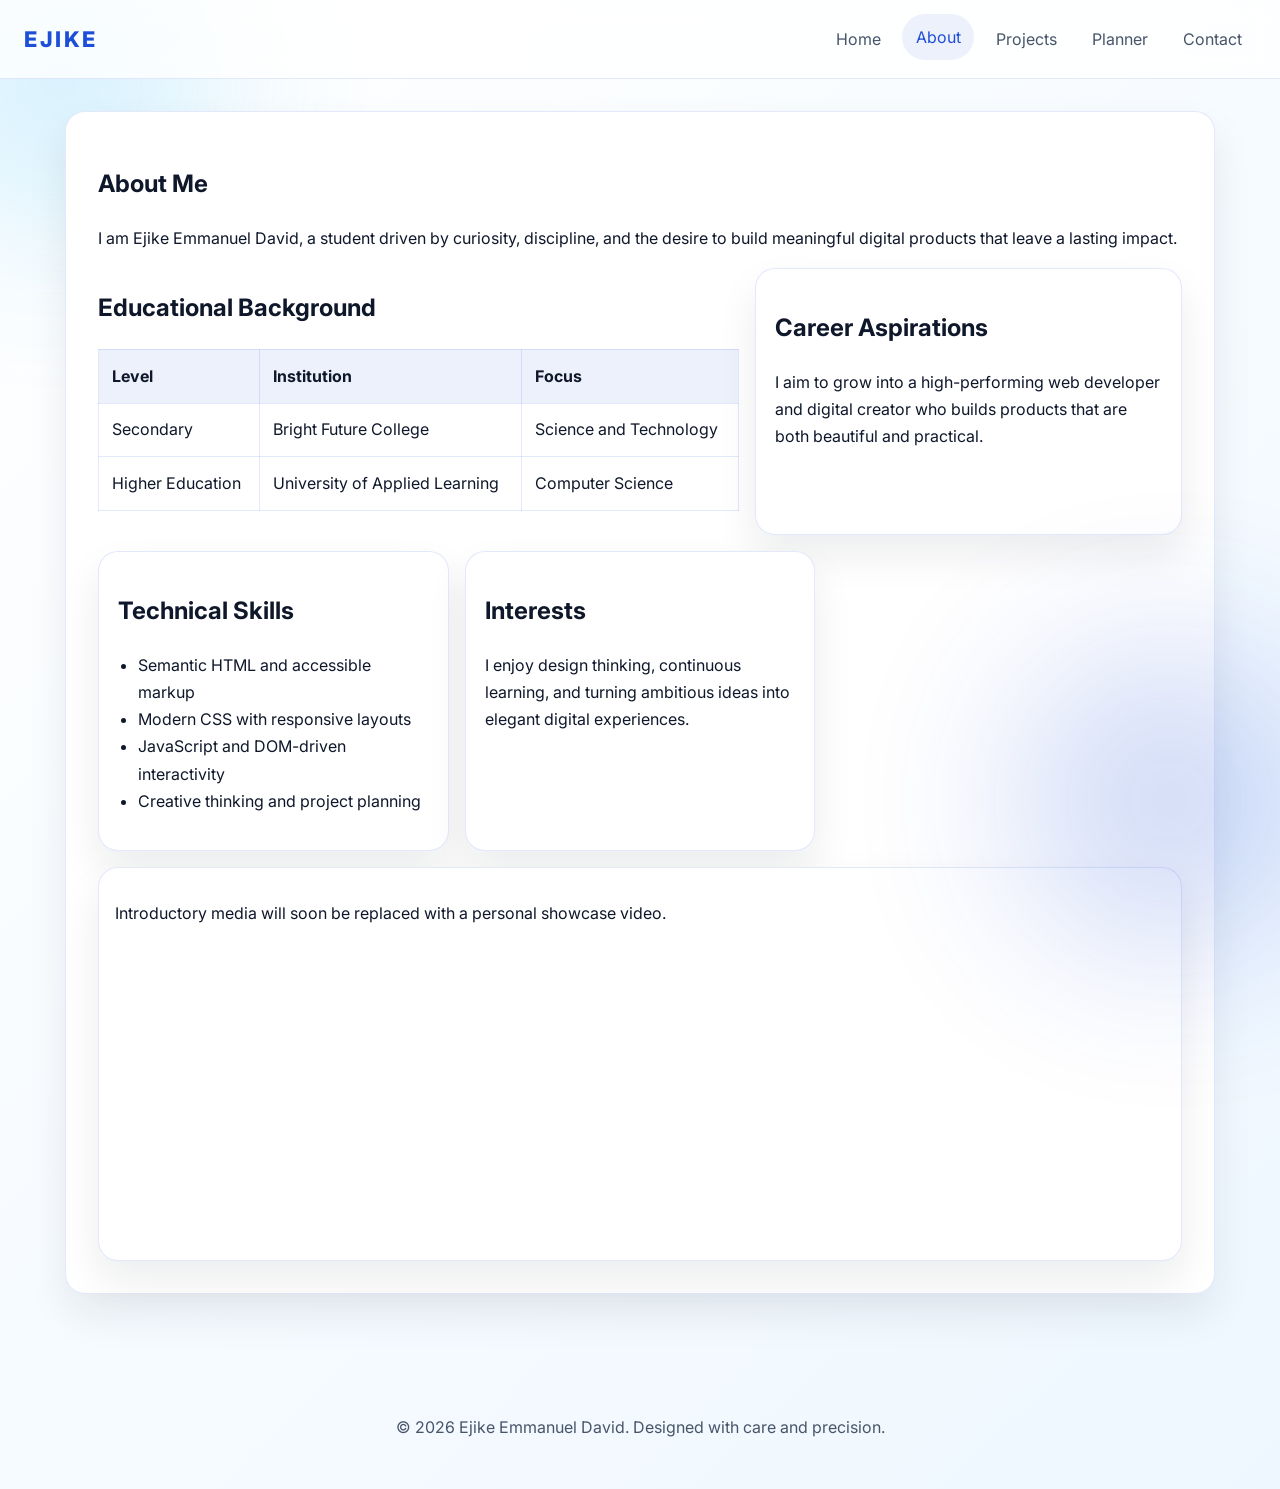
==== about.html @ 77bc1975 "Add files via upload" ====
<!DOCTYPE html>
<html lang="en">
  <head>
    <meta charset="UTF-8" />
    <meta name="viewport" content="width=device-width, initial-scale=1.0" />
    <title>About Ejike Emmanuel David</title>
    <link rel="preconnect" href="https://fonts.googleapis.com" />
    <link rel="preconnect" href="https://fonts.gstatic.com" crossorigin />
    <link href="https://fonts.googleapis.com/css2?family=Inter:wght@400;500;600;700;800&display=swap" rel="stylesheet" />
    <link rel="stylesheet" href="style.css" />
  </head>
  <body>
    <header class="site-header">
      <a class="brand" href="index.html">Ejike</a>
      <button class="nav-toggle" aria-label="Toggle navigation" aria-expanded="false">
        <span></span>
        <span></span>
        <span></span>
      </button>
      <nav class="nav-menu">
        <a href="index.html">Home</a>
        <a href="about.html" class="active">About</a>
        <a href="projects.html">Projects</a>
        <a href="planner.html">Planner</a>
        <a href="contact.html">Contact</a>
      </nav>
    </header>

    <main>
      <section class="content-section reveal">
        <h1>About Me</h1>
        <p>
          I am Ejike Emmanuel David, a student driven by curiosity, discipline, and the desire to build meaningful digital products that leave a lasting impact.
        </p>

        <div class="about-grid">
          <div>
            <h2>Educational Background</h2>
            <table>
              <thead>
                <tr>
                  <th>Level</th>
                  <th>Institution</th>
                  <th>Focus</th>
                </tr>
              </thead>
              <tbody>
                <tr>
                  <td>Secondary</td>
                  <td>Bright Future College</td>
                  <td>Science and Technology</td>
                </tr>
                <tr>
                  <td>Higher Education</td>
                  <td>University of Applied Learning</td>
                  <td>Computer Science</td>
                </tr>
              </tbody>
            </table>
          </div>
          <div class="service-card">
            <h2>Career Aspirations</h2>
            <p>
              I aim to grow into a high-performing web developer and digital creator who builds products that are both beautiful and practical.
            </p>
          </div>
        </div>

        <div class="services-grid reveal">
          <article class="service-card">
            <h2>Technical Skills</h2>
            <ul>
              <li>Semantic HTML and accessible markup</li>
              <li>Modern CSS with responsive layouts</li>
              <li>JavaScript and DOM-driven interactivity</li>
              <li>Creative thinking and project planning</li>
            </ul>
          </article>
          <article class="service-card">
            <h2>Interests</h2>
            <p>
              I enjoy design thinking, continuous learning, and turning ambitious ideas into elegant digital experiences.
            </p>
          </article>
        </div>

        <div class="media-card reveal">
          <p>Introductory media will soon be replaced with a personal showcase video.</p>
          <iframe title="Intro media placeholder" src="https://www.youtube.com/embed/ScMzIvxBSi4" allowfullscreen></iframe>
        </div>
      </section>
    </main>

    <footer class="site-footer">
      <p>© 2026 Ejike Emmanuel David. Designed with care and precision.</p>
    </footer>

    <button class="back-to-top" aria-label="Back to top">↑</button>
    <script src="app.js"></script>
  </body>
</html>
---- style.css ----
:root {
  color-scheme: light;
  --bg: #f7fbff;
  --bg-soft: #eef7ff;
  --surface: #ffffff;
  --surface-strong: #f9fcff;
  --text: #0f172a;
  --muted: #475569;
  --accent: #1d4ed8;
  --accent-2: #38bdf8;
  --accent-soft: rgba(29, 78, 216, 0.08);
  --border: rgba(29, 78, 216, 0.12);
  --shadow: 0 20px 40px rgba(15, 23, 42, 0.08);
}

* {
  box-sizing: border-box;
}

html {
  scroll-behavior: smooth;
}

body {
  margin: 0;
  font-family: "Inter", "Segoe UI", sans-serif;
  line-height: 1.7;
  color: var(--text);
  background: linear-gradient(135deg, #ffffff 0%, var(--bg-soft) 100%);
  min-height: 100vh;
  overflow-x: hidden;
}

body::before,
body::after {
  content: "";
  position: fixed;
  inset: auto;
  width: 300px;
  height: 300px;
  border-radius: 50%;
  filter: blur(90px);
  opacity: 0.22;
  pointer-events: none;
  animation: float 10s ease-in-out infinite;
}

body::before {
  top: -70px;
  left: -90px;
  background: var(--accent-2);
}

body::after {
  bottom: -50px;
  right: -40px;
  background: var(--accent);
}

img {
  width: 100%;
  display: block;
}

a {
  color: inherit;
  text-decoration: none;
}

.site-header {
  display: flex;
  align-items: center;
  justify-content: space-between;
  padding: 1rem 1.5rem;
  background: rgba(255, 255, 255, 0.78);
  position: sticky;
  top: 0;
  z-index: 20;
  backdrop-filter: blur(14px);
  border-bottom: 1px solid var(--border);
}

.brand {
  font-size: 1.35rem;
  font-weight: 800;
  letter-spacing: 0.12em;
  text-transform: uppercase;
  color: var(--accent);
}

.nav-menu {
  display: flex;
  gap: 0.5rem;
}

.nav-menu a {
  padding: 0.6rem 0.85rem;
  border-radius: 999px;
  color: var(--muted);
  transition: background 0.2s ease, color 0.2s ease, transform 0.2s ease;
}

.nav-menu a:hover,
.nav-menu a.active {
  background: var(--accent-soft);
  color: var(--accent);
  transform: translateY(-2px);
}

.nav-toggle {
  display: none;
  background: transparent;
  border: 0;
  padding: 0.25rem;
  cursor: pointer;
}

.nav-toggle span {
  display: block;
  width: 24px;
  height: 2px;
  background: var(--text);
  margin: 4px 0;
}

main {
  width: min(1150px, calc(100% - 2rem));
  margin: 0 auto;
  padding: 2rem 0 3.5rem;
}

.hero {
  display: grid;
  grid-template-columns: 1.1fr 0.9fr;
  gap: 2rem;
  align-items: center;
  padding: 2rem 0 3rem;
}

.hero-copy h1 {
  font-size: clamp(2.2rem, 4.3vw, 3.4rem);
  line-height: 1.08;
  margin: 0.3rem 0 0.8rem;
}

.eyebrow {
  letter-spacing: 0.25em;
  text-transform: uppercase;
  color: var(--accent);
  font-weight: 700;
  font-size: 0.82rem;
}

.hero-actions {
  display: flex;
  flex-wrap: wrap;
  gap: 0.85rem;
  margin: 1.2rem 0;
}

.button {
  display: inline-flex;
  align-items: center;
  justify-content: center;
  padding: 0.85rem 1.25rem;
  border-radius: 999px;
  background: linear-gradient(135deg, var(--accent), var(--accent-2));
  color: white;
  font-weight: 700;
  transition: transform 0.25s ease, box-shadow 0.25s ease, filter 0.25s ease;
  box-shadow: 0 12px 25px rgba(29, 78, 216, 0.16);
}

.button:hover {
  transform: translateY(-3px);
  filter: brightness(1.05);
  box-shadow: 0 16px 30px rgba(29, 78, 216, 0.2);
}

.button.secondary {
  background: white;
  border: 1px solid var(--accent);
  color: var(--accent);
  box-shadow: none;
}

.chip-row {
  display: flex;
  flex-wrap: wrap;
  gap: 0.6rem;
  margin-top: 1rem;
}

.chip {
  padding: 0.45rem 0.75rem;
  border-radius: 999px;
  background: var(--accent-soft);
  color: var(--accent);
  font-size: 0.9rem;
}

.hero-card,
.content-section,
.project-card,
.media-card,
.service-card,
.stat-card,
.contact-card {
  background: var(--surface);
  border: 1px solid var(--border);
  border-radius: 1.25rem;
  box-shadow: var(--shadow);
  backdrop-filter: blur(8px);
}

.hero-card {
  padding: 1rem;
  overflow: hidden;
  animation: float 6s ease-in-out infinite;
}

.hero-card img {
  border-radius: 1rem;
  aspect-ratio: 4 / 5;
  object-fit: cover;
}

.content-section {
  padding: 2rem;
  margin-bottom: 1.5rem;
}

.stats-grid {
  display: grid;
  grid-template-columns: repeat(3, minmax(0, 1fr));
  gap: 1rem;
  margin-bottom: 1.5rem;
}

.stat-card {
  padding: 1.2rem;
  text-align: center;
}

.stat-card strong {
  display: block;
  font-size: 2rem;
  color: var(--accent);
}

.services-grid {
  display: grid;
  grid-template-columns: repeat(3, minmax(0, 1fr));
  gap: 1rem;
  margin-top: 1rem;
}

.service-card {
  padding: 1.2rem;
  transition: transform 0.25s ease, border-color 0.25s ease;
}

.service-card:hover,
.project-card:hover {
  transform: translateY(-6px);
  border-color: rgba(29, 78, 216, 0.28);
}

.project-grid {
  display: grid;
  grid-template-columns: repeat(3, minmax(0, 1fr));
  gap: 1.25rem;
  margin-top: 1rem;
}

.project-card {
  padding: 1rem;
  transition: transform 0.25s ease, border-color 0.25s ease;
}

.project-card img {
  border-radius: 0.9rem;
  margin-bottom: 1rem;
  aspect-ratio: 16 / 10;
  object-fit: cover;
}

.about-grid {
  display: grid;
  grid-template-columns: 1.2fr 0.8fr;
  gap: 1rem;
  margin-top: 1rem;
}

.contact-layout {
  display: grid;
  grid-template-columns: 1.2fr 0.8fr;
  gap: 1rem;
  margin-top: 1rem;
}

table {
  width: 100%;
  border-collapse: collapse;
  margin: 1rem 0 1.5rem;
}

th,
td {
  border: 1px solid var(--border);
  padding: 0.8rem;
  text-align: left;
}

th {
  background: var(--accent-soft);
}

ul {
  padding-left: 1.25rem;
}

.media-card {
  padding: 1rem;
  margin-top: 1rem;
}

.media-card iframe {
  width: 100%;
  min-height: 280px;
  border: 0;
  border-radius: 0.8rem;
  margin-top: 0.75rem;
}

.planner-form,
.contact-form {
  display: flex;
  flex-direction: column;
  gap: 0.8rem;
}

.task-input-row {
  display: flex;
  gap: 0.75rem;
}

input,
textarea {
  width: 100%;
  padding: 0.8rem 0.95rem;
  border-radius: 0.75rem;
  border: 1px solid var(--border);
  background: var(--surface-strong);
  color: var(--text);
}

input::placeholder,
textarea::placeholder {
  color: #64748b;
}

.task-list {
  list-style: none;
  padding: 0;
  display: flex;
  flex-direction: column;
  gap: 0.75rem;
  margin-top: 1rem;
}

.task-item {
  display: flex;
  justify-content: space-between;
  align-items: center;
  padding: 0.8rem 1rem;
  border-radius: 0.85rem;
  background: var(--bg-soft);
  transition: transform 0.2s ease;
}

.task-item:hover {
  transform: translateX(3px);
}

.task-item.completed span {
  text-decoration: line-through;
  color: var(--muted);
}

.task-actions {
  display: flex;
  gap: 0.5rem;
}

.task-actions button {
  border: 0;
  border-radius: 999px;
  padding: 0.45rem 0.7rem;
  cursor: pointer;
  background: var(--accent-soft);
  color: var(--accent);
}

.message {
  min-height: 1.25rem;
  font-weight: 600;
}

.message.error {
  color: #dc2626;
}

.message.success {
  color: #15803d;
}

.site-footer {
  text-align: center;
  padding: 1.5rem 1rem 2rem;
  color: var(--muted);
}

.back-to-top {
  position: fixed;
  right: 1.25rem;
  bottom: 1.25rem;
  border: 0;
  border-radius: 999px;
  width: 46px;
  height: 46px;
  font-size: 1.2rem;
  background: linear-gradient(135deg, var(--accent), var(--accent-2));
  color: white;
  box-shadow: var(--shadow);
  cursor: pointer;
  opacity: 0;
  transform: translateY(12px);
  pointer-events: none;
  transition: opacity 0.25s ease, transform 0.25s ease;
}

.back-to-top.visible {
  opacity: 1;
  transform: translateY(0);
  pointer-events: auto;
}

.reveal {
  opacity: 0;
  transform: translateY(24px);
  transition: opacity 0.8s ease, transform 0.8s ease;
}

.reveal.visible {
  opacity: 1;
  transform: translateY(0);
}

@keyframes float {
  0%,
  100% {
    transform: translateY(0);
  }
  50% {
    transform: translateY(-8px);
  }
}

@media (max-width: 900px) {
  .hero,
  .about-grid,
  .contact-layout {
    grid-template-columns: 1fr;
  }

  .services-grid,
  .project-grid,
  .stats-grid {
    grid-template-columns: 1fr;
  }
}

@media (max-width: 680px) {
  .nav-toggle {
    display: block;
  }

  .nav-menu {
    display: none;
    flex-direction: column;
    position: absolute;
    right: 1rem;
    top: 3.7rem;
    background: white;
    padding: 0.75rem;
    border-radius: 0.75rem;
    border: 1px solid var(--border);
  }

  .nav-menu.open {
    display: flex;
  }

  .task-input-row {
    flex-direction: column;
  }
}
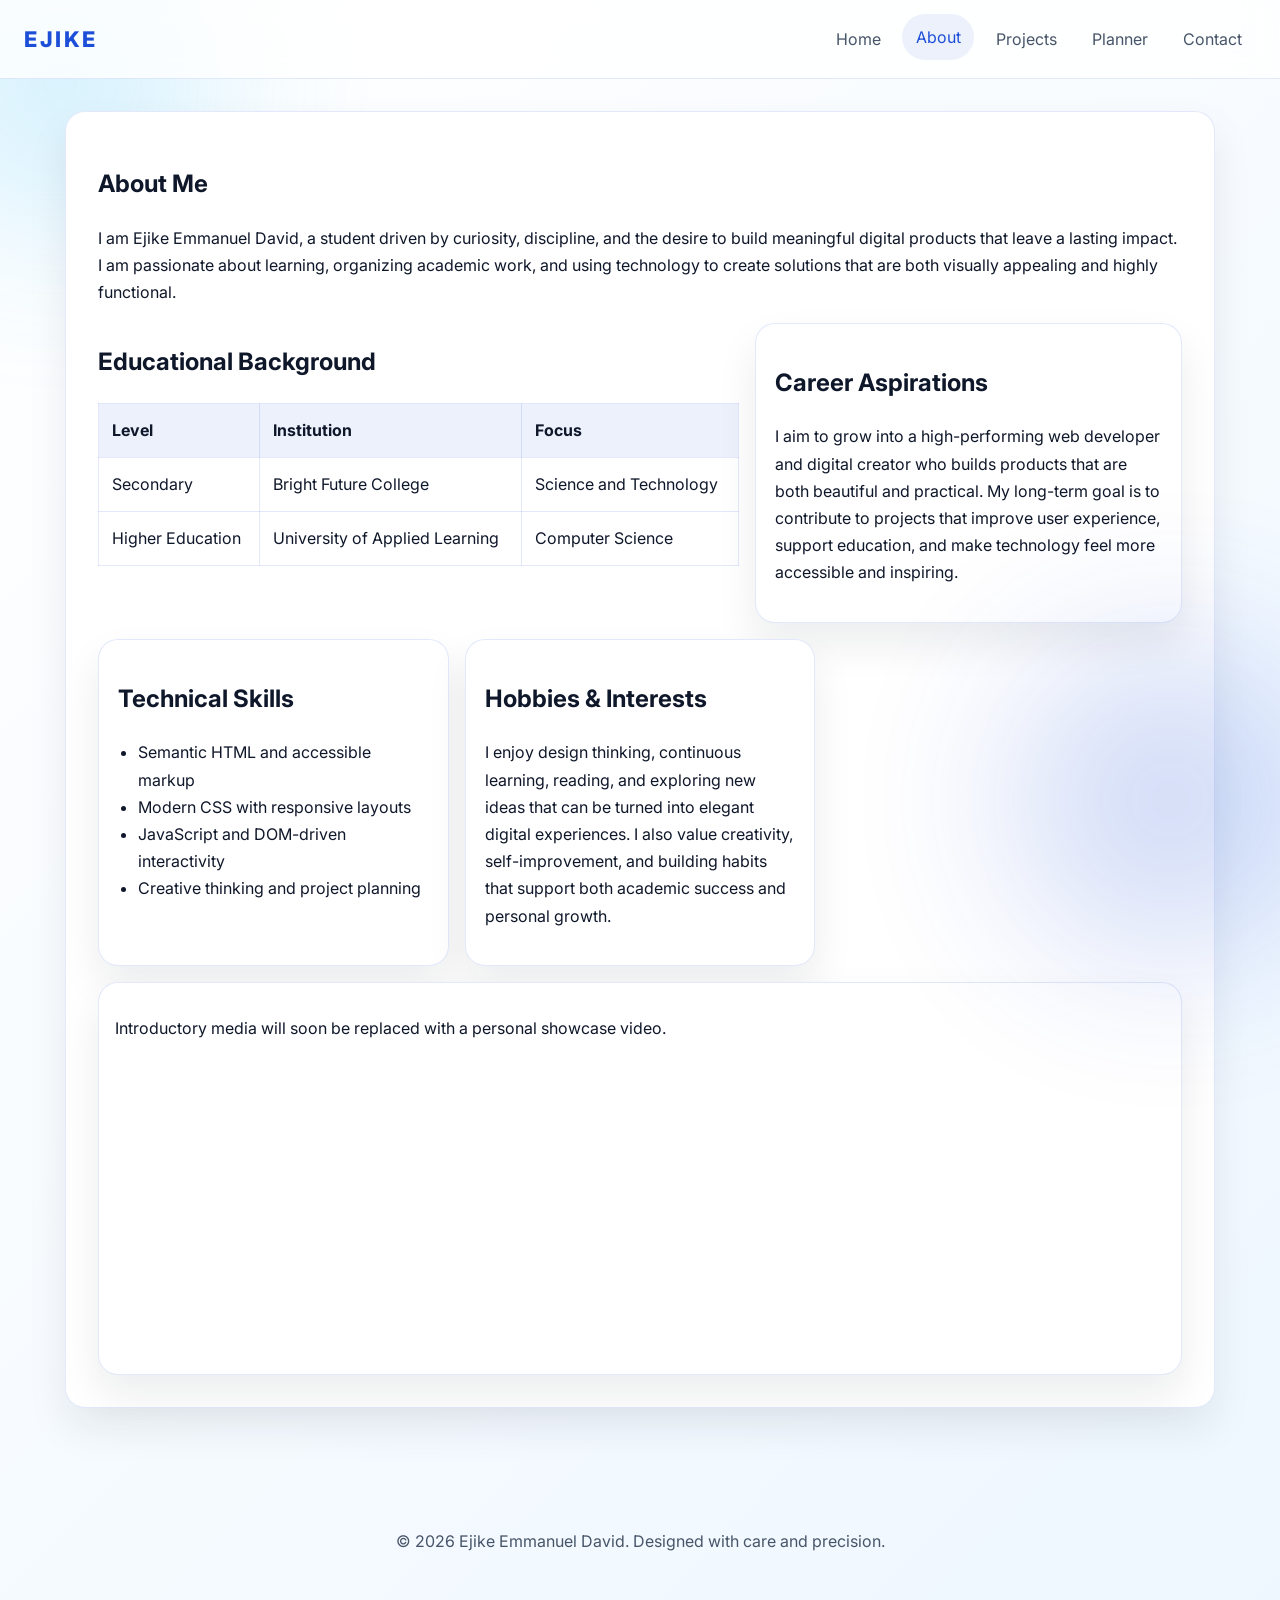
==== commit fc382f5b: "Add files via upload" ====
--- a/about.html
+++ b/about.html
@@ -30,7 +30,7 @@
       <section class="content-section reveal">
         <h1>About Me</h1>
         <p>
-          I am Ejike Emmanuel David, a student driven by curiosity, discipline, and the desire to build meaningful digital products that leave a lasting impact.
+          I am Ejike Emmanuel David, a student driven by curiosity, discipline, and the desire to build meaningful digital products that leave a lasting impact. I am passionate about learning, organizing academic work, and using technology to create solutions that are both visually appealing and highly functional.
         </p>
 
         <div class="about-grid">
@@ -61,7 +61,7 @@
           <div class="service-card">
             <h2>Career Aspirations</h2>
             <p>
-              I aim to grow into a high-performing web developer and digital creator who builds products that are both beautiful and practical.
+              I aim to grow into a high-performing web developer and digital creator who builds products that are both beautiful and practical. My long-term goal is to contribute to projects that improve user experience, support education, and make technology feel more accessible and inspiring.
             </p>
           </div>
         </div>
@@ -77,9 +77,9 @@
             </ul>
           </article>
           <article class="service-card">
-            <h2>Interests</h2>
+            <h2>Hobbies & Interests</h2>
             <p>
-              I enjoy design thinking, continuous learning, and turning ambitious ideas into elegant digital experiences.
+              I enjoy design thinking, continuous learning, reading, and exploring new ideas that can be turned into elegant digital experiences. I also value creativity, self-improvement, and building habits that support both academic success and personal growth.
             </p>
           </article>
         </div>
